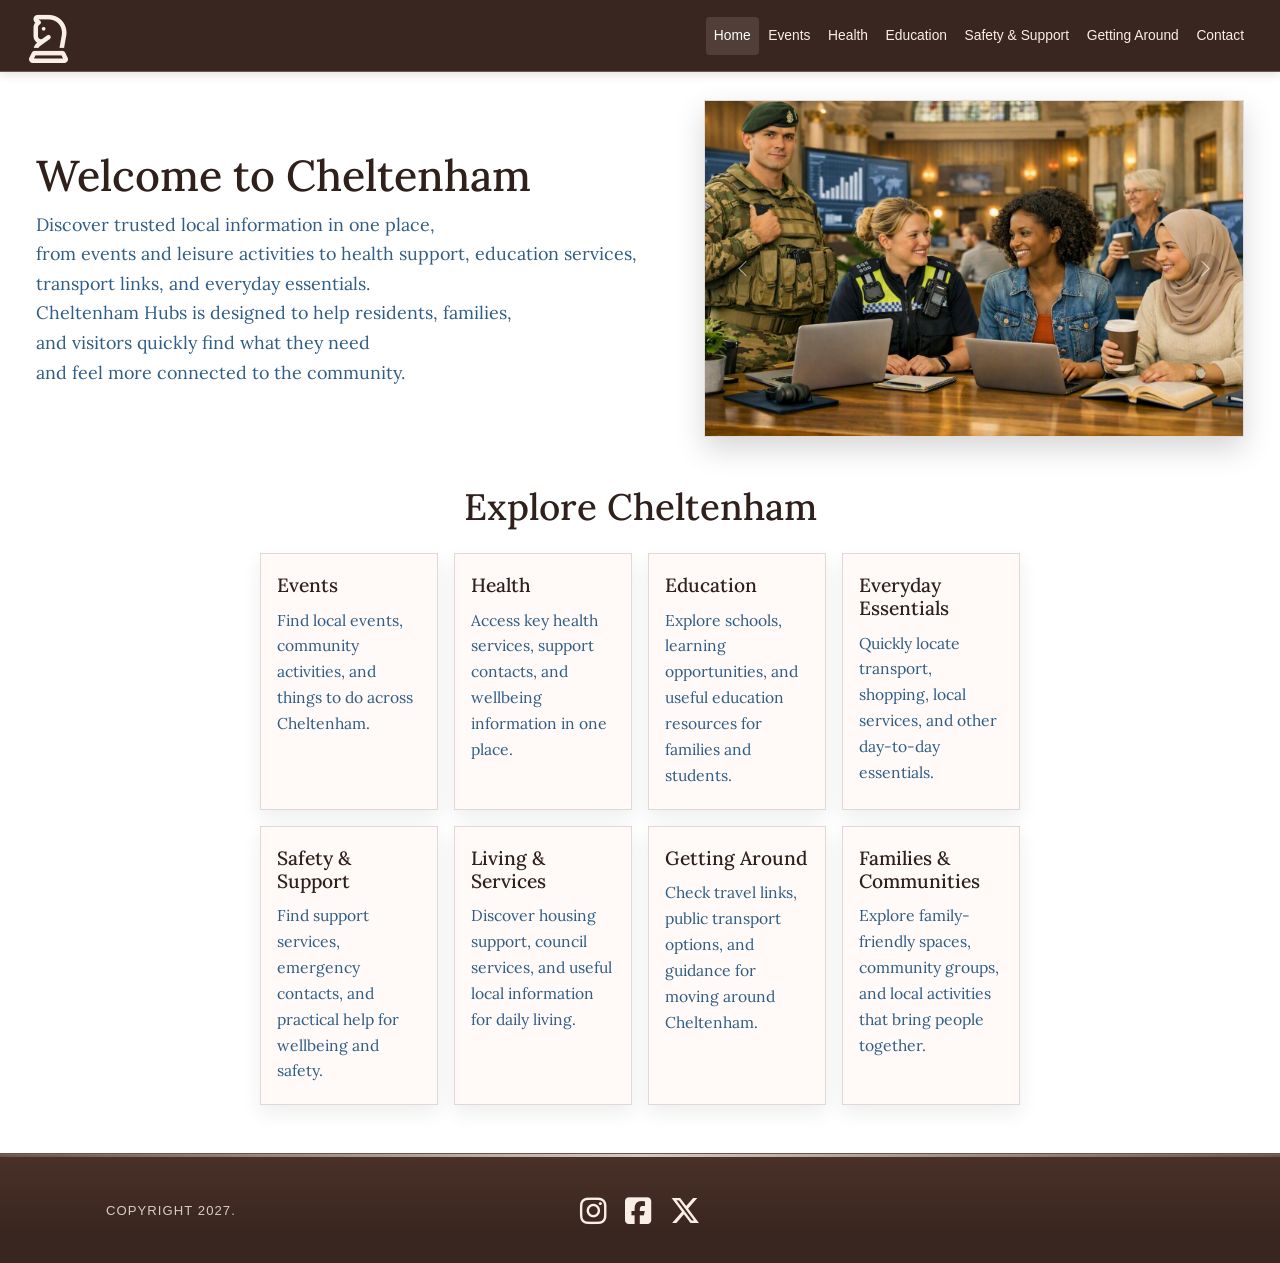
==== index.html @ 468af004 "Update navigation links and styles across multiple HTML pages for consistency" ====
<!DOCTYPE html>
<html lang="en">

<head>
  <meta charset="UTF-8">
  <!-- Responsive Viewport - MANDATORY for mobile-friendly sites -->
  <meta name="viewport" content="width=device-width, initial-scale=1.0">
  <!-- Meta Description - For search engines & visitors -->
  <meta name="description"
    content="Cheltenham Hubs is your trusted central guide to local events, leisure centres, swimming pools, gyms, and essential emergency contacts across Cheltenham — simple, inclusive, and easy to use for everyone.">
  <title>Cheltenham hubs</title>
  <!--bootstrap css -->
  <link href="https://cdn.jsdelivr.net/npm/bootstrap@5.3.8/dist/css/bootstrap.min.css" rel="stylesheet"
    integrity="sha384-sRIl4kxILFvY47J16cr9ZwB07vP4J8+LH7qKQnuqkuIAvNWLzeN8tE5YBujZqJLB" crossorigin="anonymous">
  <link rel="stylesheet" href="https://cdnjs.cloudflare.com/ajax/libs/font-awesome/6.7.2/css/all.min.css"
    integrity="sha512-Evv84Mr4kqVGRNSgIGL/F/aIDqQb7xQ2vcrdIwxfjThSH8CSR7PBEakCr51Ck+w+/U6swU2Im1vVX0SVk9ABhg=="
    crossorigin="anonymous" referrerpolicy="no-referrer">
  <!--stylesheet-->
  <link rel="stylesheet" href="style.css">
</head>

<body>
  <!--navbar-->
  <section>
    <nav class="navbar navbar-expand-xl fixed-top">
      <div class="container-fluid">
        <a class="navbar-brand" href="index.html" aria-label="Cheltenham Hubs Home">
          <i class="fa-regular fa-chess-knight" aria-hidden="true"></i>
        </a>
        <button class="navbar-toggler" type="button" data-bs-toggle="collapse" data-bs-target="#navbarNavAltMarkup"
          aria-controls="navbarNavAltMarkup" aria-expanded="false" aria-label="Toggle navigation">
          <span class="navbar-toggler-icon"></span>
        </button>
        <div class="collapse navbar-collapse" id="navbarNavAltMarkup">
          <div class="navbar-nav ms-auto align-items-xl-center">
            <a class="nav-link active"  href="index.html">Home</a>
            <a class="nav-link" href="events.html">Events</a>
            <a class="nav-link" href="health.html">Health</a>
            <a class="nav-link" href="education.html">Education</a>
            <a class="nav-link" href="safety.support.html">Safety &amp; Support</a>
            <a class="nav-link" href="#">Getting Around</a>
            <a class="nav-link" href="#">Contact</a>


          </div>
        </div>
      </div>
    </nav>
  </section>

  <section class="hero-layout">
    <section class="welcome-copy">
      <h1>Welcome to Cheltenham</h1>
      <p>
        Discover trusted local information in one place,<br>
        from events and leisure activities to health support,
        education services,<br>
        transport links, and everyday essentials.
        <br> Cheltenham Hubs is designed to help residents,
        families, <br>
        and visitors quickly find what they need <br>
        and feel more connected to the community.
      </p>
    </section>

    <!--carousel-->
    <div id="carouselExample" class="carousel slide hero-carousel">
      <div class="carousel-inner">
        <div class="carousel-item active">
          <img src="images/Copilot_20260726_124526.png" class="d-block w-100" alt="community hub">
        </div>
        <div class="carousel-item">
          <img src="images/chel.hubs2.png" class="d-block w-100" alt="community support scene">
        </div>
        <div class="carousel-item">
          <img src="images/chel.hubs.png" class="d-block w-100" alt="cheltenham services overview">
        </div>
        <div class="carousel-item">
          <img src="images/chelt.hubs3.png" class="d-block w-100" alt="cheltenham services overview">
        </div>
      </div>
      <button class="carousel-control-prev" type="button" data-bs-target="#carouselExample" data-bs-slide="prev">
        <span class="carousel-control-prev-icon" aria-hidden="true"></span>
        <span class="visually-hidden">Previous</span>
      </button>
      <button class="carousel-control-next" type="button" data-bs-target="#carouselExample" data-bs-slide="next">
        <span class="carousel-control-next-icon" aria-hidden="true"></span>
        <span class="visually-hidden">Next</span>
      </button>
    </div>
  </section>
  <main>
    <section class="content">
      <h2>Explore Cheltenham</h2>
      <div class="info-grid">
        <div class="info-box">
          <h3>Events</h3>
          <p>Find local events, community activities, and things to do across Cheltenham.</p>
        </div>
        <div class="info-box">
          <h3>Health</h3>
          <p>Access key health services, support contacts, and wellbeing information in one place.</p>
        </div>
        <div class="info-box">
          <h3>Education</h3>
          <p>Explore schools, learning opportunities, and useful education resources for families and students.</p>
        </div>
        <div class="info-box">
          <h3>Everyday Essentials</h3>
          <p>Quickly locate transport, shopping, local services, and other day-to-day essentials.</p>
        </div>
        <div class="info-box">
          <h3>Safety &amp; Support</h3>
          <p>Find support services, emergency contacts, and practical help for wellbeing and safety.</p>
        </div>
        <div class="info-box">
          <h3>Living &amp; Services</h3>
          <p>Discover housing support, council services, and useful local information for daily living.</p>
        </div>
        <div class="info-box">
          <h3>Getting Around</h3>
          <p>Check travel links, public transport options, and guidance for moving around Cheltenham.</p>
        </div>
        <div class="info-box">
          <h3>Families &amp; Communities</h3>
          <p>Explore family-friendly spaces, community groups, and local activities that bring people together.</p>
        </div>
      </div>
    </section>

  </main>

  <footer>
    <div class="footer-row">
      <small class="footer-copy">Copyright 2027.</small>
      <div class="social-links">
        <a href="https://www.instagram.com" target="_blank" aria-label="Visit our Instagram page (opens in a new tab)"
          rel="noopener"><i class="fa-brands fa-instagram"></i></a>
        <a href="https://www.facebook.com" target="_blank" aria-label="Visit our Facebook page (opens in a new tab)"
          rel="noopener"><i class="fa-brands fa-square-facebook"></i></a>
        <a href="https://www.x.com" target="_blank" aria-label="Visit our X feed (opens in a new tab)" rel="noopener"><i
            class="fa-brands fa-x-twitter"></i></a>
      </div>
      <div class="footer-spacer" aria-hidden="true"></div>
    </div>
  </footer>


  <!--bootstrap js -->
  <script src="https://cdn.jsdelivr.net/npm/bootstrap@5.3.8/dist/js/bootstrap.bundle.min.js"
    integrity="sha384-FKyoEForCGlyvwx9Hj09JcYn3nv7wiPVlz7YYwJrWVcXK/BmnVDxM+D2scQbITxI"
    crossorigin="anonymous"></script>


</body>



</html>
---- style.css ----
@import url("https://fonts.googleapis.com/css2?family=Lora:wght@400;500;600;700&display=swap");

:root {
    /* Shared color and font tokens used site-wide */
    --color-brown: #3a2620;
    --color-brown-soft: rgba(58, 38, 32, 0.16);
    --color-brown-shadow: rgba(58, 38, 32, 0.08);
    --color-cream: #f9efe7;
    --color-light-blue-text: #2f5d85;
    --color-text-dark: #2f201b;
    --color-white: #ffffff;
    --font-body: "Segoe UI", Tahoma, Geneva, Verdana, sans-serif;
    --font-heading: "Lora", serif;
}

/* Base styles */
html {
    /* Prevent sideways scroll from transformed or wide elements */
    overflow-x: hidden;
}

body {
    /* Top padding keeps content clear of fixed navbar */
    margin: 0;
    padding-top: 72px;
    font-family: var(--font-body);
    overflow-x: hidden;
}

h1,
h2,
p {
    /* Use a consistent heading-style typeface for core text */
    font-family: var(--font-heading);
}

h1 {
    font-size: clamp(1.85rem, 4vw, 2.9rem);
    line-height: 1.2;
}

p {
    /* Default paragraph rhythm and brand text color */
    font-size: 1.05rem;
    line-height: 1.7;
    color: var(--color-light-blue-text);
}

/* Main content */
main {
    /* Global section spacing for page body content */
    padding: 2rem 1rem 3rem;
}

.content {
    /* Centered text container for intro/content sections */
    max-width: 760px;
    margin: 0 auto;
    text-align: center;
    color: var(--color-text-dark);
}

.content h2 {
    margin-bottom: 0.75rem;
    font-size: clamp(1.6rem, 3vw, 2.3rem);
}

.content p {
    margin: 0;
    line-height: 1.7;
    font-size: 1.05rem;
}

/* Explore Cheltenham cards */
.info-grid {
    /* Responsive card grid layout */
    display: grid;
    grid-template-columns: repeat(4, minmax(0, 1fr));
    gap: 1rem;
    margin-top: 1.5rem;
}

.info-box {
    /* Card surface styling */
    padding: 1.25rem 1rem;
    border: 1px solid var(--color-brown-soft);
    background-color: #fffaf7;
    text-align: left;
    box-shadow: 0 8px 18px var(--color-brown-shadow);
}

.info-box h3 {
    margin: 0 0 0.65rem;
    font-family: var(--font-heading);
    font-size: 1.2rem;
    color: var(--color-text-dark);
}

.info-box p {
    font-size: 0.98rem;
    line-height: 1.65;
}

/* Navbar */
.navbar {
    /* Fixed top navigation bar shell */
    background-color: var(--color-brown);
    padding: 0.55rem 1rem;
    min-height: 72px;
    border-bottom: 1px solid rgba(249, 239, 231, 0.25);
    box-shadow: 0 2px 10px rgba(0, 0, 0, 0.12);
    z-index: 1030;
}

.navbar .container-fluid {
    /* Limit nav content width on wide screens */
    max-width: 1280px;
    margin: 0 auto;
}

.navbar .navbar-brand,
.navbar .nav-link {
    /* Shared nav foreground color */
    color: var(--color-cream);
}

.navbar .navbar-brand {
    display: flex;
    align-items: center;
    padding: 0;
    line-height: 1;
    margin-right: 1rem;
}

.navbar .navbar-collapse {
    /* Push menu items to the right in expanded layout */
    justify-content: flex-end;
    flex-grow: 0;
}

.navbar .navbar-nav {
    display: flex;
    align-items: center;
    gap: 0.25rem;
}

.navbar .nav-link {
    /* Clickable nav pill sizing */
    padding: 0.5rem 0.65rem;
    line-height: 1.2;
    font-size: 0.96rem;
    white-space: nowrap;
    border-radius: 4px;
}

.navbar .navbar-brand i {
    font-size: 3rem;
    line-height: 1;
    transform: translate(0, 3px);
}

.navbar .navbar-brand:hover,
.navbar .nav-link:hover,
.navbar .nav-link.active {
    color: var(--color-white);
}

.navbar .nav-link:hover,
.navbar .nav-link.active {
    background-color: rgba(249, 239, 231, 0.12);
}

.navbar-toggler {
    /* Mobile menu button dimensions and alignment */
    border-color: rgba(249, 239, 231, 0.8);
    display: inline-flex;
    align-items: center;
    justify-content: center;
    padding: 0.5rem 0.55rem;
    line-height: 1;
    margin-top: 0;
    transform: none;
}

.navbar-toggler:focus {
    box-shadow: 0 0 0 0.2rem rgba(249, 239, 231, 0.3);
}

.navbar-toggler-icon {
    /* Custom light hamburger icon for dark background */
    background-image: url("data:image/svg+xml,%3csvg xmlns='http://www.w3.org/2000/svg' viewBox='0 0 30 30'%3e%3cpath stroke='rgba%28249, 239, 231, 0.98%29' stroke-linecap='round' stroke-miterlimit='10' stroke-width='2' d='M4 7h22M4 15h22M4 23h22'/%3e%3c/svg%3e");
}

/* Collapsed navbar panel behavior for tablet/mobile */
@media (max-width: 1199.98px) {
    .navbar .navbar-collapse {
        position: absolute;
        top: 100%;
        left: 0;
        right: 0;
        background-color: var(--color-brown);
        padding: 0.5rem 1rem 1rem;
        border-top: 1px solid rgba(249, 239, 231, 0.25);
        box-shadow: 0 10px 18px rgba(0, 0, 0, 0.2);
    }

    .navbar .navbar-nav {
        align-items: flex-start;
        gap: 0;
    }

    .navbar .nav-link {
        padding: 0.55rem 0;
        border-radius: 0;
    }
}

/* Expanded navbar fine-tuning for desktop */
@media (min-width: 1200px) {
    .navbar .container-fluid {
        display: flex;
        align-items: center;
        justify-content: space-between;
        gap: 0.5rem;
    }

    .navbar .navbar-collapse {
        display: flex !important;
        align-items: center;
        height: 100%;
        min-width: 0;
        flex: 1 1 auto;
    }

    .navbar .navbar-nav {
        flex-wrap: nowrap;
        white-space: nowrap;
        align-items: center;
        height: 100%;
        min-width: 0;
        gap: 0.1rem;
    }

    .navbar .nav-link {
        display: inline-flex;
        align-items: center;
        height: 38px;
        font-size: clamp(0.8rem, 0.28vw + 0.64rem, 0.93rem);
        padding: 0 0.45rem;
        padding-top: 0;
        padding-bottom: 0;
    }
}

/* Footer */
footer {
    /* Full-width footer block with brand gradient */
    position: relative;
    isolation: isolate;
    background: linear-gradient(180deg, #4a3128 0%, #3a2620 70%);
    color: var(--color-cream);
    width: 100%;
    max-width: none;
    margin-left: 0;
    margin-right: 0;
    padding: 2.6rem 0 2.3rem;
    border-top: 1px solid rgba(249, 239, 231, 0.22);
    box-shadow: inset 0 1px 0 rgba(255, 255, 255, 0.08);
}

footer::before {
    /* Thin highlight line at the top of the footer */
    content: "";
    position: absolute;
    inset: 0 0 auto;
    height: 3px;
    background: linear-gradient(90deg, rgba(249, 239, 231, 0.18), rgba(249, 239, 231, 0.8), rgba(249, 239, 231, 0.18));
    z-index: -1;
}

/* Safety page: two boxes with center message */
.safety-main {
    /* Vertical spacing around the safety section */
    padding: 2.5rem 1rem 3rem;
}

.safety-section {
    /* Three-column layout: left card, center message, right card */
    max-width: 1120px;
    margin: 0 auto;
    display: grid;
    grid-template-columns: minmax(240px, 1fr) minmax(260px, 0.95fr) minmax(240px, 1fr);
    gap: 1.25rem;
    align-items: stretch;
}

.safety-box {
    /* Reusable support card style */
    background-color: #fffaf7;
    border: 1px solid var(--color-brown-soft);
    box-shadow: 0 10px 22px var(--color-brown-shadow);
    padding: 1.35rem 1.1rem;
    min-height: 210px;
    
}

.safety-box h3 {
    margin: 0 0 0.55rem;
    font-family: var(--font-heading);
    color: var(--color-text-dark);
    font-size: 1.24rem;
    
}

.safety-box p {
    margin: 0;
    font-size: 1rem;
    line-height: 1.65;
}

.safety-number-box {
    /* Compact number badge for emergency numbers */
    width: clamp(72px, 9vw, 92px);
    height: clamp(72px, 9vw, 92px);
    margin: 0.85rem auto 0;
    border-radius: 10px;
    border: 1px solid rgba(58, 38, 32, 0.28);
    background-color: #ffffff;
    box-shadow: 0 8px 18px var(--color-brown-shadow);
    display: flex;
    align-items: center;
    justify-content: center;
    font-family: var(--font-heading);
    font-size: clamp(1.55rem, 2.1vw, 2rem);
    font-weight: 700;
    color: var(--color-text-dark);
    line-height: 1;
}

.safety-center-text {
    /* Highlighted middle message block */
    background: linear-gradient(180deg, #f8eee6 0%, #f5e6d9 100%);
    border: 1px solid rgba(58, 38, 32, 0.2);
    box-shadow: 0 10px 22px var(--color-brown-shadow);
    display: flex;
    flex-direction: column;
    justify-content: center;
    align-items: center;
    text-align: center;
    padding: 1.25rem 1rem;
    min-height: 210px;
}

.safety-center-text h2 {
    margin: 0 0 0.45rem;
    color: var(--color-text-dark);
    font-size: clamp(1.35rem, 2.2vw, 1.9rem);
}

.safety-center-text p {
    margin: 0;
    font-size: 0.98rem;
    line-height: 1.6;
    max-width: 28ch;
}

/* Stack safety cards on smaller screens */
@media (max-width: 991.98px) {
    .safety-section {
        grid-template-columns: 1fr;
        gap: 1rem;
    }

    .safety-box,
    .safety-center-text {
        min-height: auto;
    }
}

.footer-shell {
    /* Legacy centered footer content wrapper */
    max-width: 980px;
    margin: 0 auto;
    text-align: center;
}

footer h2 {
    margin: 0;
    font-family: var(--font-heading);
    font-size: clamp(1.4rem, 2.4vw, 1.8rem);
    letter-spacing: 0.01em;
}

footer p {
    margin: 0.65rem auto 0.75rem;
    max-width: 64ch;
    line-height: 1.65;
    font-size: 1rem;
    color: #9fc0db;
}

footer small {
    display: inline-block;
    font-size: 0.9rem;
    letter-spacing: 0.02em;
    color: rgba(249, 239, 231, 0.82);
}

footer .footer-row {
    /* Footer layout: left copyright, centered socials */
    display: grid;
    grid-template-columns: 1fr auto 1fr;
    align-items: center;
    max-width: 1100px;
    margin: 0 auto;
    padding: 0 1rem;
}

footer .footer-copy {
    /* Small uppercase copyright styling */
    justify-self: start;
    margin: 0;
    text-transform: uppercase;
    font-size: 0.82rem;
    letter-spacing: 0.08em;
}

footer .footer-spacer {
    justify-self: end;
    width: 1px;
    height: 1px;
}

footer .social-links {
    /* Horizontal social icon row */
    display: flex;
    justify-content: center;
    align-items: center;
    gap: 1.15rem;
    justify-self: center;
    margin: 0;
}

footer .social-links a {
    /* Social icon size and interaction animation */
    color: var(--color-cream);
    font-size: clamp(1.9rem, 2.2vw, 2.3rem);
    line-height: 1;
    transition: transform 0.2s ease, color 0.2s ease;
}

footer .social-links a:hover,
footer .social-links a:focus-visible {
    color: #d4e8f8;
    transform: translateY(-2px);
}

/* Footer compact layout adjustments for phones */
@media (max-width: 767.98px) {
    footer {
        padding: 2.1rem 0 1.9rem;
    }

    footer .social-links {
        gap: 1rem;
    }

    footer .social-links a {
        font-size: 2rem;
    }

    footer .footer-row {
        grid-template-columns: 1fr;
        gap: 0.75rem;
        justify-items: center;
        text-align: center;
    }

    footer .footer-copy {
        justify-self: center;
    }

    footer .footer-spacer {
        display: none;
    }

    footer p {
        margin-top: 0.55rem;
        margin-bottom: 0.65rem;
        font-size: 0.95rem;
    }
}

/* Hero area */
.hero-layout {
    /* Two-column hero layout: copy + carousel */
    display: grid;
    grid-template-columns: minmax(0, 1fr) minmax(300px, 420px);
    gap: 1.25rem;
    align-items: center;
    padding: 1.25rem 1rem 0.75rem;
    max-width: 1280px;
    margin: 0 auto;
}

.welcome-copy {
    /* Left hero text column */
    max-width: 760px;
    padding: 0;
    color: var(--color-text-dark);
    grid-column: 1;
}

.welcome-copy h1 {
    margin: 0 0 0.5rem;
    font-size: clamp(1.7rem, 4vw, 2.4rem);
}

.welcome-copy p {
    margin: 0;
    line-height: 1.65;
    font-size: 1.05rem;
}

/* Carousel */
.hero-carousel {
    /* Hero image slider frame */
    width: 100%;
    max-width: 420px;
    margin: 0;
    justify-self: end;
    align-self: center;
    grid-column: 2;
    border-radius: 0;
    border: 1px solid var(--color-brown-soft);
    overflow: hidden;
    box-shadow: 0 12px 28px rgba(0, 0, 0, 0.16);
}

.hero-carousel .carousel-inner {
    border-radius: inherit;
    overflow: hidden;
    box-shadow: none;
}

.hero-carousel .carousel-item {
    height: 250px;
    overflow: hidden;
}

.hero-carousel .carousel-item img {
    display: block;
    width: 100%;
    height: calc(100% + 40px);
    object-fit: cover;
    object-position: center;
    transform: translateY(-40px);
}

.hero-carousel .carousel-control-prev,
.hero-carousel .carousel-control-next {
    width: 14%;
}

.hero-carousel .carousel-control-prev-icon,
.hero-carousel .carousel-control-next-icon {
    /* Soft circular backgrounds for nav arrows */
    border-radius: 999px;
    background-color: rgba(0, 0, 0, 0.28);
    background-size: 60% 60%;
}

/* xs: Extra small devices (<576px) */
@media (max-width: 575.98px) {
    /* Single-column mobile hero and cards */
    h1 {
        font-size: 1.95rem;
    }

    p {
        font-size: 0.98rem;
        line-height: 1.75;
    }

    .hero-layout {
        grid-template-columns: 1fr;
        gap: 0.75rem;
        padding: 1rem 0.75rem 0.5rem;
    }

    .hero-carousel {
        order: 1;
    }

    .welcome-copy {
        order: 2;
        text-align: center;
        margin-top: 0.25rem;
    }

    .hero-carousel {
        width: 100%;
        max-width: 100%;
        justify-self: stretch;
    }

    .welcome-copy {
        padding: 0;
    }

    .hero-carousel .carousel-item img {
        height: calc(100% + 34px);
        transform: translateY(-34px);
    }

    .hero-carousel .carousel-item {
        height: 250px;
    }

    .info-grid {
        grid-template-columns: 1fr;
    }
}

/* sm: Small devices (>=576px and <768px) */
@media (min-width: 576px) and (max-width: 767.98px) {
    /* Small-screen typography and stacked hero */
    h1 {
        font-size: 2.1rem;
    }

    p {
        font-size: 1rem;
    }

    .hero-layout {
        grid-template-columns: minmax(0, 1fr) minmax(0, 1fr);
        gap: 1rem;
        padding: 1.25rem 1rem 0.75rem;
    }

    .hero-layout {
        grid-template-columns: 1fr;
    }

    .hero-carousel {
        order: 1;
    }

    .welcome-copy {
        order: 2;
        text-align: center;
        margin-top: 0.25rem;
    }

    .welcome-copy h1 {
        font-size: 2rem;
    }

    .welcome-copy p {
        font-size: 1rem;
    }

    .hero-carousel {
        width: 100%;
        max-width: 100%;
        justify-self: stretch;
    }

    .hero-carousel .carousel-item img {
        height: calc(100% + 34px);
        transform: translateY(-34px);
    }

    .hero-carousel .carousel-item {
        height: 250px;
    }

    .info-grid {
        grid-template-columns: 1fr;
    }
}

/* md: Medium devices (>=768px and <992px) */
@media (min-width: 768px) and (max-width: 991.98px) {
    /* Tablet hero balance and 2-column cards */
    h1 {
        font-size: 2.3rem;
    }

    p {
        font-size: 1.02rem;
    }

    .hero-layout {
        grid-template-columns: minmax(0, 1fr) minmax(260px, 360px);
        gap: 1rem;
        padding: 1.25rem 1rem 0.75rem;
    }

    .welcome-copy h1 {
        font-size: 2rem;
    }

    .welcome-copy p {
        font-size: 1rem;
    }

    .hero-carousel {
        width: 100%;
        max-width: 360px;
        justify-self: end;
    }

    .hero-carousel .carousel-item img {
        height: calc(100% + 38px);
        transform: translateY(-38px);
    }

    .hero-carousel .carousel-item {
        height: 270px;
    }

    .info-grid {
        grid-template-columns: repeat(2, minmax(0, 1fr));
    }
}

/* lg: Large devices (>=992px and <1200px) */
@media (min-width: 992px) and (max-width: 1199.98px) {
    /* Laptop carousel scaling */
    h1 {
        font-size: 2.55rem;
    }

    p {
        font-size: 1.08rem;
    }

    .hero-carousel {
        width: 100%;
        max-width: 460px;
    }

    .hero-carousel .carousel-item img {
        height: calc(100% + 44px);
        transform: translateY(-44px);
    }

    .hero-carousel .carousel-item {
        height: 305px;
    }
}

/* xl: Extra large devices (>=1200px and <1400px) */
@media (min-width: 1200px) and (max-width: 1399.98px) {
    /* Wider desktop spacing and larger media */
    h1 {
        font-size: 2.9rem;
    }

    p {
        font-size: 1.12rem;
    }

    .hero-layout {
        grid-template-columns: minmax(0, 1fr) minmax(320px, 540px);
        gap: 2rem;
        padding: 1.75rem 2.25rem 1rem;
    }

    .welcome-copy h1 {
        font-size: 2.7rem;
    }

    .welcome-copy p {
        font-size: 1.12rem;
        max-width: 68ch;
    }

    .hero-carousel {
        width: 100%;
        max-width: 540px;
    }

    .hero-carousel .carousel-item img {
        height: calc(100% + 52px);
        transform: translateY(-52px);
    }

    .hero-carousel .carousel-item {
        height: 335px;
    }
}

/* xxl: Extra extra large devices (>=1400px) */
@media (min-width: 1400px) {
    /* Large desktop hero scaling */
    h1 {
        font-size: 3.1rem;
    }

    p {
        font-size: 1.15rem;
    }

    .hero-layout {
        grid-template-columns: minmax(0, 1fr) minmax(340px, 600px);
        gap: 2.25rem;
        padding: 2rem 2.5rem 1.25rem;
    }

    .welcome-copy h1 {
        font-size: 2.9rem;
    }

    .welcome-copy p {
        font-size: 1.15rem;
        max-width: 72ch;
    }

    .hero-carousel {
        width: 100%;
        max-width: 600px;
    }

    .hero-carousel .carousel-item img {
        height: calc(100% + 56px);
        transform: translateY(-56px);
    }

    .hero-carousel .carousel-item {
        height: 360px;
    }
}
/* Final mobile override: full-width carousel first, text below */
@media (max-width: 767.98px) {
    /* Final phone-specific ordering and compact navbar */
    .navbar {
        min-height: 64px;
        padding: 0.44rem 0.7rem;
    }

    .navbar .navbar-brand i {
        font-size: 2.35rem;
        transform: translate(0, 2px);
    }

    .navbar-toggler {
        padding: 0.38rem 0.46rem;
    }

    .navbar-toggler-icon {
        width: 1.15em;
        height: 1.15em;
        background-size: 1.15em 1.15em;
    }

    .hero-layout {
        display: flex;
        flex-direction: column;
        gap: 0.9rem;
        padding: 0;
    }

    .hero-carousel {
        order: 1;
        width: 100%;
        max-width: 100%;
        justify-self: stretch;
        grid-column: auto;
        margin: 0;
        border-radius: 0;
    }

    .hero-carousel .carousel-item {
        height: 240px;
    }

    .hero-carousel .carousel-item img {
        height: calc(100% + 30px);
        transform: translateY(-30px);
    }

    .welcome-copy {
        order: 2;
        grid-column: auto;
        width: 100%;
        text-align: center;
        padding: 0 0.9rem 0.4rem;
        margin: 0;
    }
}
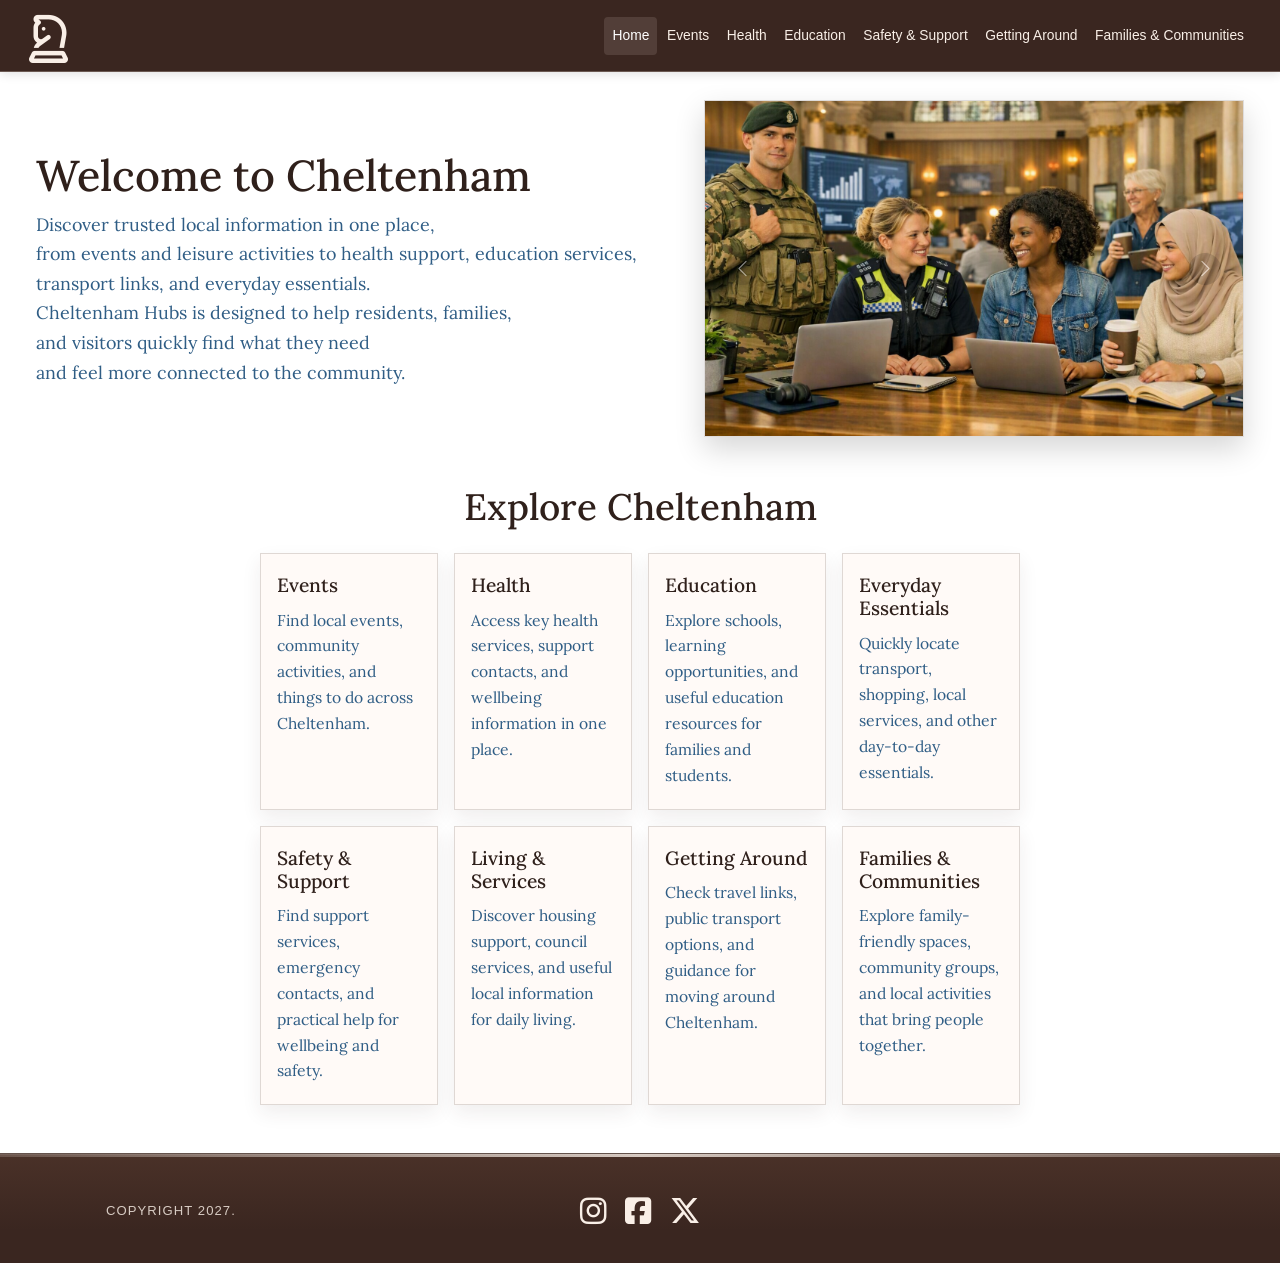
==== commit 980f8aee: "Update navigation links to replace 'Contact' with 'Families & Communities' across multiple HTML file" ====
--- a/index.html
+++ b/index.html
@@ -38,8 +38,8 @@
             <a class="nav-link" href="health.html">Health</a>
             <a class="nav-link" href="education.html">Education</a>
             <a class="nav-link" href="safety.support.html">Safety &amp; Support</a>
-            <a class="nav-link" href="#">Getting Around</a>
-            <a class="nav-link" href="#">Contact</a>
+            <a class="nav-link" href="getting.html">Getting Around</a>
+            <a class="nav-link" href="family.html">Families & Communities</a>
 
 
           </div>
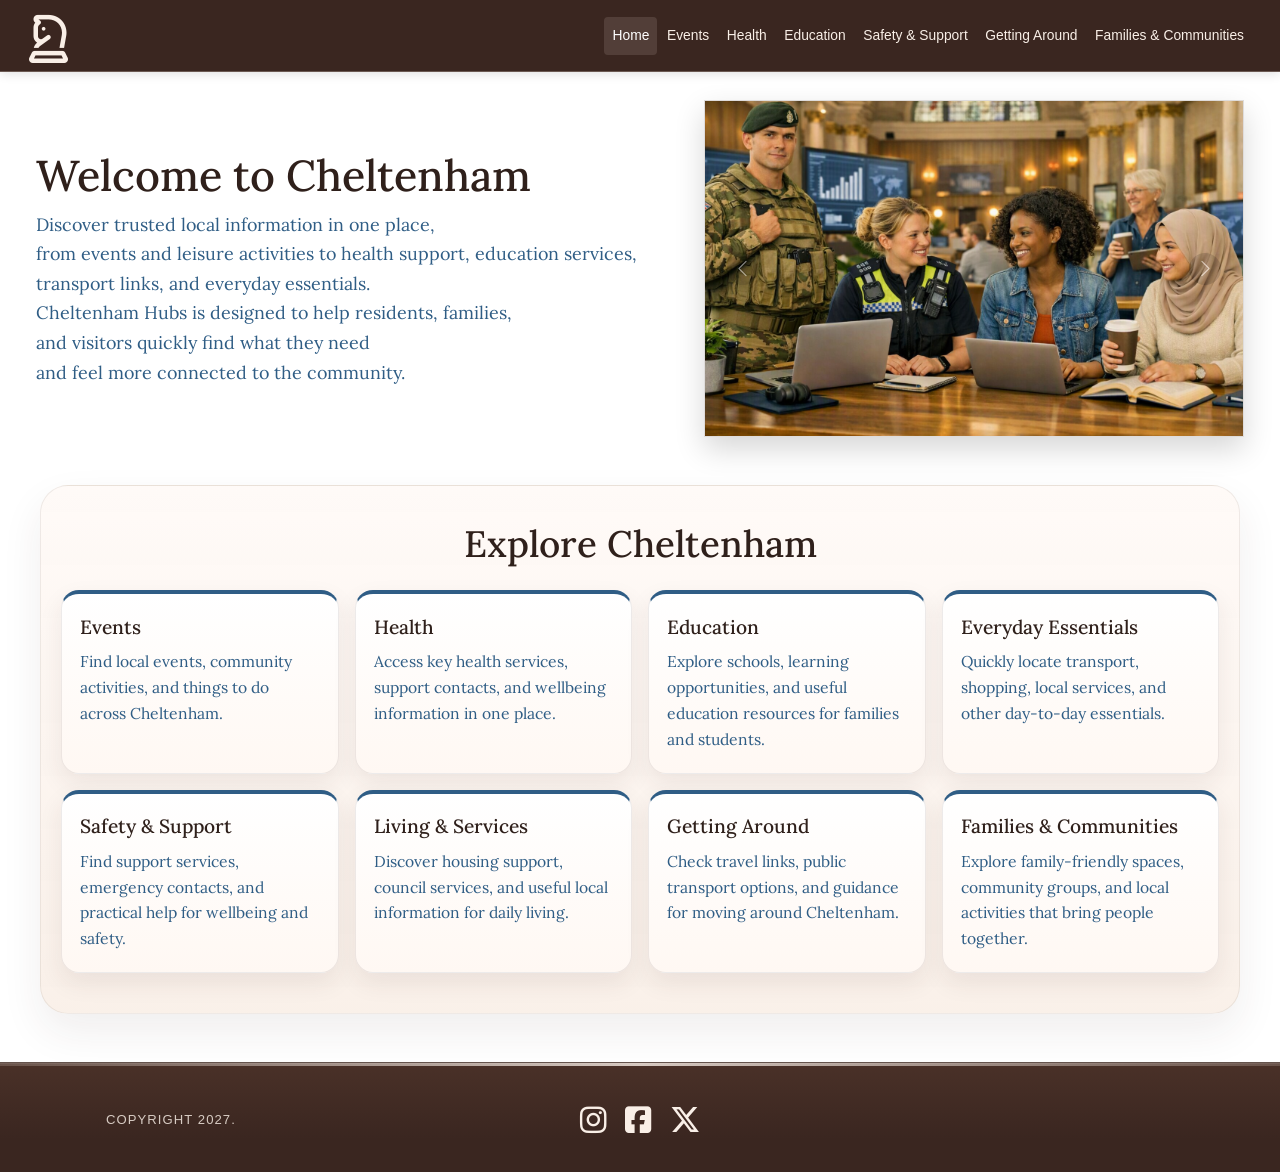
==== commit 500545a3: "Add explore section styling and enhance info box hover effects in CSS" ====
--- a/index.html
+++ b/index.html
@@ -64,7 +64,7 @@
     </section>
 
     <!--carousel-->
-    <div id="carouselExample" class="carousel slide hero-carousel">
+    <div id="carouselExample" class="carousel slide hero-carousel" data-bs-ride="carousel" data-bs-interval="3500">
       <div class="carousel-inner">
         <div class="carousel-item active">
           <img src="images/Copilot_20260726_124526.png" class="d-block w-100" alt="community hub">
@@ -90,7 +90,7 @@
     </div>
   </section>
   <main>
-    <section class="content">
+    <section class="content explore-section">
       <h2>Explore Cheltenham</h2>
       <div class="info-grid">
         <div class="info-box">
--- a/style.css
+++ b/style.css
@@ -60,6 +60,16 @@
     color: var(--color-text-dark);
 }
 
+/* Homepage explore section surface */
+.explore-section {
+    max-width: 1200px;
+    padding: 2.25rem 1.25rem 2.5rem;
+    border-radius: 28px;
+    background: linear-gradient(180deg, rgba(255, 250, 247, 0.96) 0%, rgba(249, 239, 231, 0.92) 100%);
+    border: 1px solid rgba(58, 38, 32, 0.08);
+    box-shadow: 0 18px 40px rgba(58, 38, 32, 0.08);
+}
+
 .content h2 {
     margin-bottom: 0.75rem;
     font-size: clamp(1.6rem, 3vw, 2.3rem);
@@ -82,11 +92,20 @@
 
 .info-box {
     /* Card surface styling */
-    padding: 1.25rem 1rem;
-    border: 1px solid var(--color-brown-soft);
-    background-color: #fffaf7;
+    padding: 1.35rem 1.15rem 1.25rem;
+    border: 1px solid rgba(58, 38, 32, 0.09);
+    border-top: 4px solid var(--color-light-blue-text);
+    border-radius: 18px;
+    background: linear-gradient(180deg, #ffffff 0%, #fff8f3 100%);
     text-align: left;
-    box-shadow: 0 8px 18px var(--color-brown-shadow);
+    box-shadow: 0 10px 24px rgba(58, 38, 32, 0.08);
+    transition: transform 180ms ease, box-shadow 180ms ease, border-color 180ms ease;
+}
+
+.info-box:hover {
+    transform: translateY(-4px);
+    box-shadow: 0 14px 28px rgba(58, 38, 32, 0.12);
+    border-color: rgba(47, 93, 133, 0.2);
 }
 
 .info-box h3 {
@@ -296,12 +315,20 @@
 
 .safety-box {
     /* Reusable support card style */
-    background-color: #fffaf7;
-    border: 1px solid var(--color-brown-soft);
-    box-shadow: 0 10px 22px var(--color-brown-shadow);
-    padding: 1.35rem 1.1rem;
+    background: linear-gradient(180deg, #ffffff 0%, #fff8f3 100%);
+    border: 1px solid rgba(58, 38, 32, 0.09);
+    border-top: 4px solid var(--color-light-blue-text);
+    border-radius: 18px;
+    box-shadow: 0 10px 24px rgba(58, 38, 32, 0.08);
+    padding: 1.35rem 1.15rem 1.25rem;
     min-height: 210px;
-    
+    transition: transform 180ms ease, box-shadow 180ms ease, border-color 180ms ease;
+}
+
+.safety-box:hover {
+    transform: translateY(-4px);
+    box-shadow: 0 14px 28px rgba(58, 38, 32, 0.12);
+    border-color: rgba(47, 93, 133, 0.2);
 }
 
 .safety-box h3 {
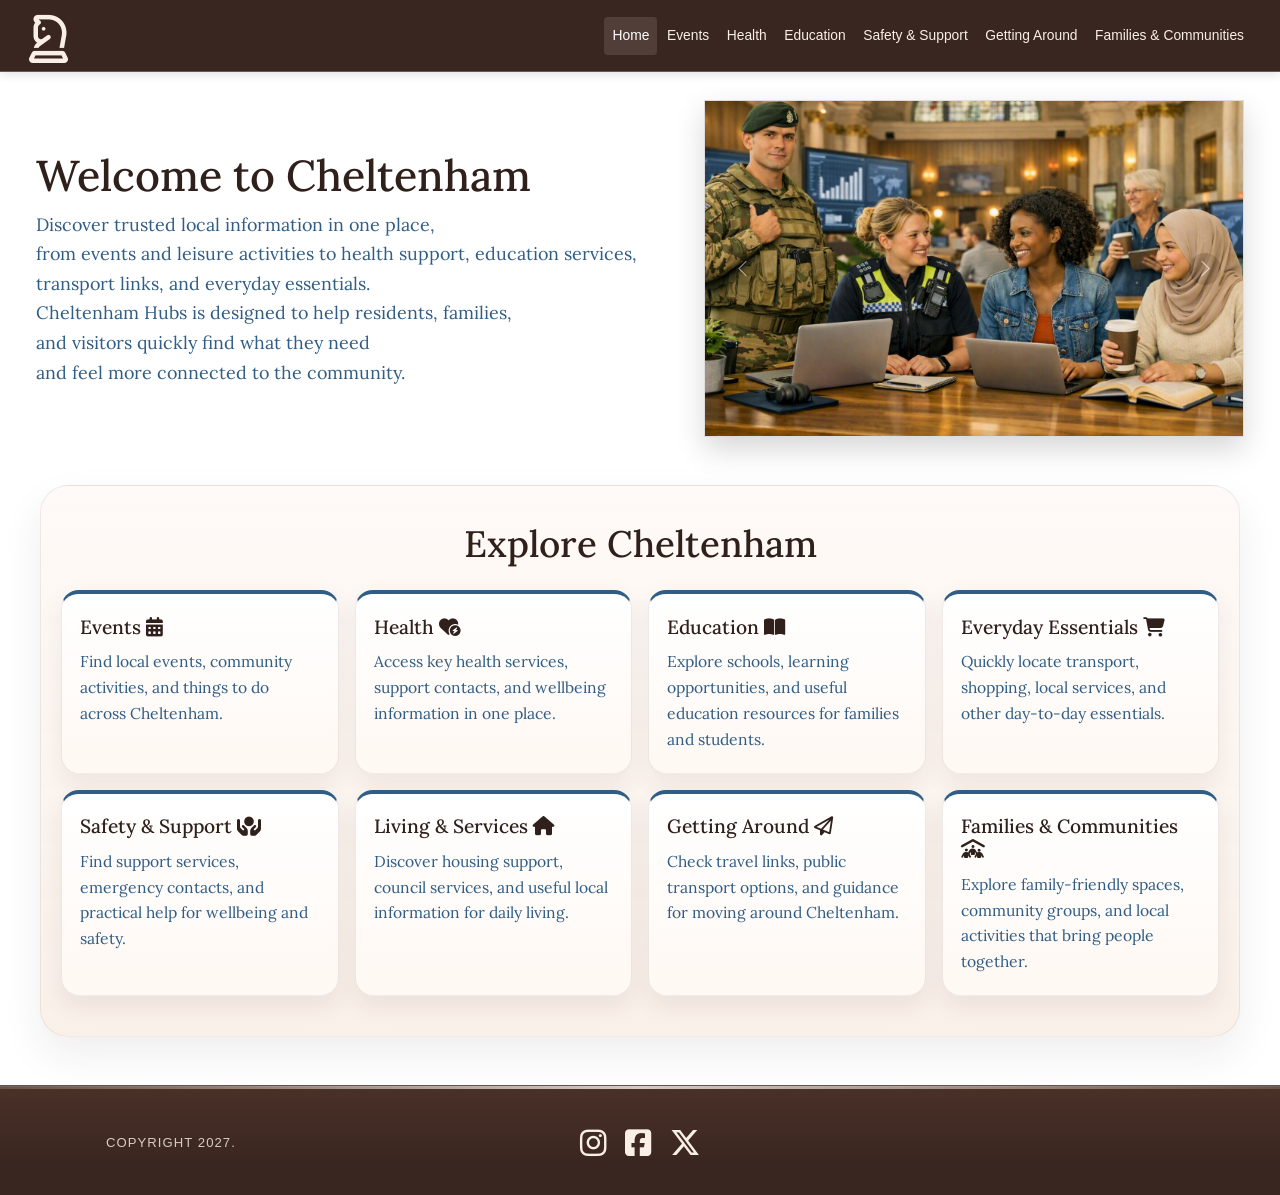
==== commit 329f5cc1: "Add icons to section headings in the info grid for enhanced visual appeal" ====
--- a/index.html
+++ b/index.html
@@ -94,35 +94,35 @@
       <h2>Explore Cheltenham</h2>
       <div class="info-grid">
         <div class="info-box">
-          <h3>Events</h3>
+            <h3>Events <i class="fa-solid fa-calendar-days" aria-hidden="true"></i></h3>
           <p>Find local events, community activities, and things to do across Cheltenham.</p>
         </div>
         <div class="info-box">
-          <h3>Health</h3>
+          <h3>Health <i class="fa-solid fa-heart-circle-bolt" aria-hidden="true"></i></h3>
           <p>Access key health services, support contacts, and wellbeing information in one place.</p>
         </div>
         <div class="info-box">
-          <h3>Education</h3>
+          <h3>Education <i class="fa-solid fa-book-open" aria-hidden="true"></i></h3>
           <p>Explore schools, learning opportunities, and useful education resources for families and students.</p>
         </div>
         <div class="info-box">
-          <h3>Everyday Essentials</h3>
+          <h3>Everyday Essentials <i class="fa-solid fa-cart-shopping" aria-hidden="true"></i></h3>
           <p>Quickly locate transport, shopping, local services, and other day-to-day essentials.</p>
         </div>
         <div class="info-box">
-          <h3>Safety &amp; Support</h3>
+          <h3>Safety &amp; Support <i class="fa-solid fa-hands-holding-circle" aria-hidden="true"></i></h3>
           <p>Find support services, emergency contacts, and practical help for wellbeing and safety.</p>
         </div>
         <div class="info-box">
-          <h3>Living &amp; Services</h3>
+          <h3>Living &amp; Services <i class="fa-solid fa-house" aria-hidden="true"></i></h3>
           <p>Discover housing support, council services, and useful local information for daily living.</p>
         </div>
         <div class="info-box">
-          <h3>Getting Around</h3>
+          <h3>Getting Around <i class="fa-regular fa-paper-plane" aria-hidden="true"></i></h3>
           <p>Check travel links, public transport options, and guidance for moving around Cheltenham.</p>
         </div>
         <div class="info-box">
-          <h3>Families &amp; Communities</h3>
+          <h3>Families &amp; Communities <i class="fa-solid fa-people-roof" aria-hidden="true"></i></h3>
           <p>Explore family-friendly spaces, community groups, and local activities that bring people together.</p>
         </div>
       </div>
--- a/style.css
+++ b/style.css
@@ -530,6 +530,10 @@
     margin: 0 auto;
 }
 
+.hero-layout > * {
+    min-width: 0;
+}
+
 .welcome-copy {
     /* Left hero text column */
     max-width: 760px;
@@ -554,6 +558,7 @@
     /* Hero image slider frame */
     width: 100%;
     max-width: 420px;
+    min-width: 0;
     margin: 0;
     justify-self: end;
     align-self: center;
@@ -887,7 +892,7 @@
         display: flex;
         flex-direction: column;
         gap: 0.9rem;
-        padding: 0;
+        padding: 1rem 0.75rem 0.75rem;
     }
 
     .hero-carousel {
@@ -897,16 +902,16 @@
         justify-self: stretch;
         grid-column: auto;
         margin: 0;
-        border-radius: 0;
+        border-radius: 18px;
     }
 
     .hero-carousel .carousel-item {
-        height: 240px;
+        height: clamp(220px, 62vw, 320px);
     }
 
     .hero-carousel .carousel-item img {
-        height: calc(100% + 30px);
-        transform: translateY(-30px);
+        height: calc(100% + 28px);
+        transform: translateY(-28px);
     }
 
     .welcome-copy {
@@ -917,4 +922,9 @@
         padding: 0 0.9rem 0.4rem;
         margin: 0;
     }
+
+    .hero-carousel .carousel-control-prev,
+    .hero-carousel .carousel-control-next {
+        width: 18%;
+    }
 }
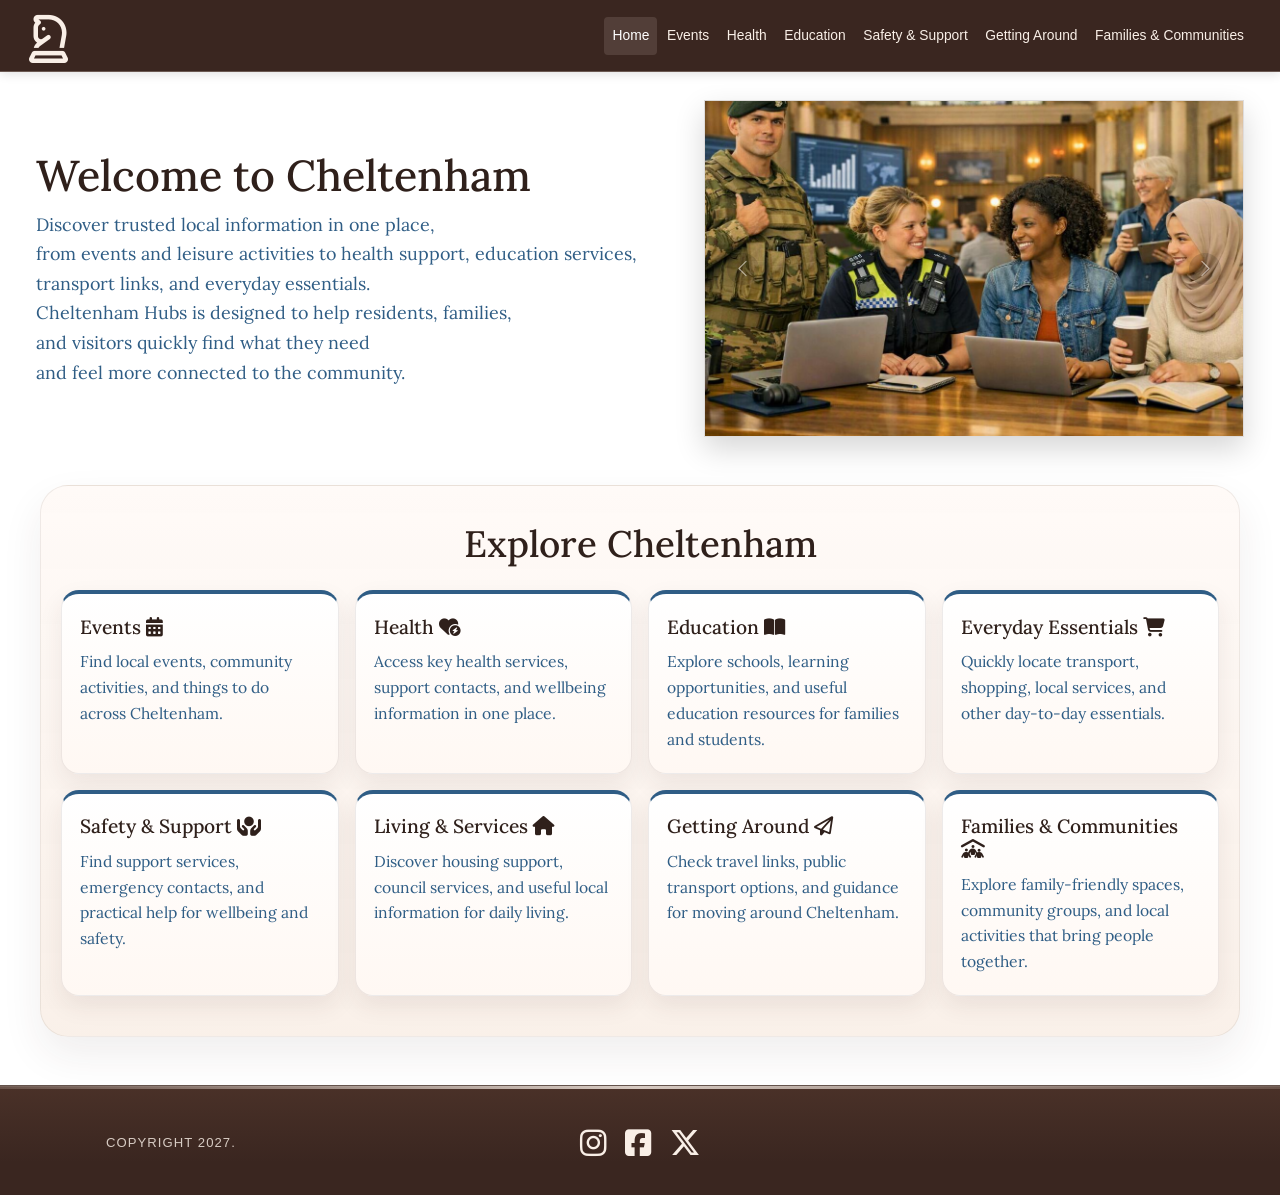
==== commit b4906792: "Replace outdated image in carousel with new image for improved visual content" ====
--- a/index.html
+++ b/index.html
@@ -67,7 +67,7 @@
     <div id="carouselExample" class="carousel slide hero-carousel" data-bs-ride="carousel" data-bs-interval="3500">
       <div class="carousel-inner">
         <div class="carousel-item active">
-          <img src="images/Copilot_20260726_124526.png" class="d-block w-100" alt="community hub">
+          <img src="images/what.new.jpeg" class="d-block w-100" alt="community hub">
         </div>
         <div class="carousel-item">
           <img src="images/chel.hubs2.png" class="d-block w-100" alt="community support scene">
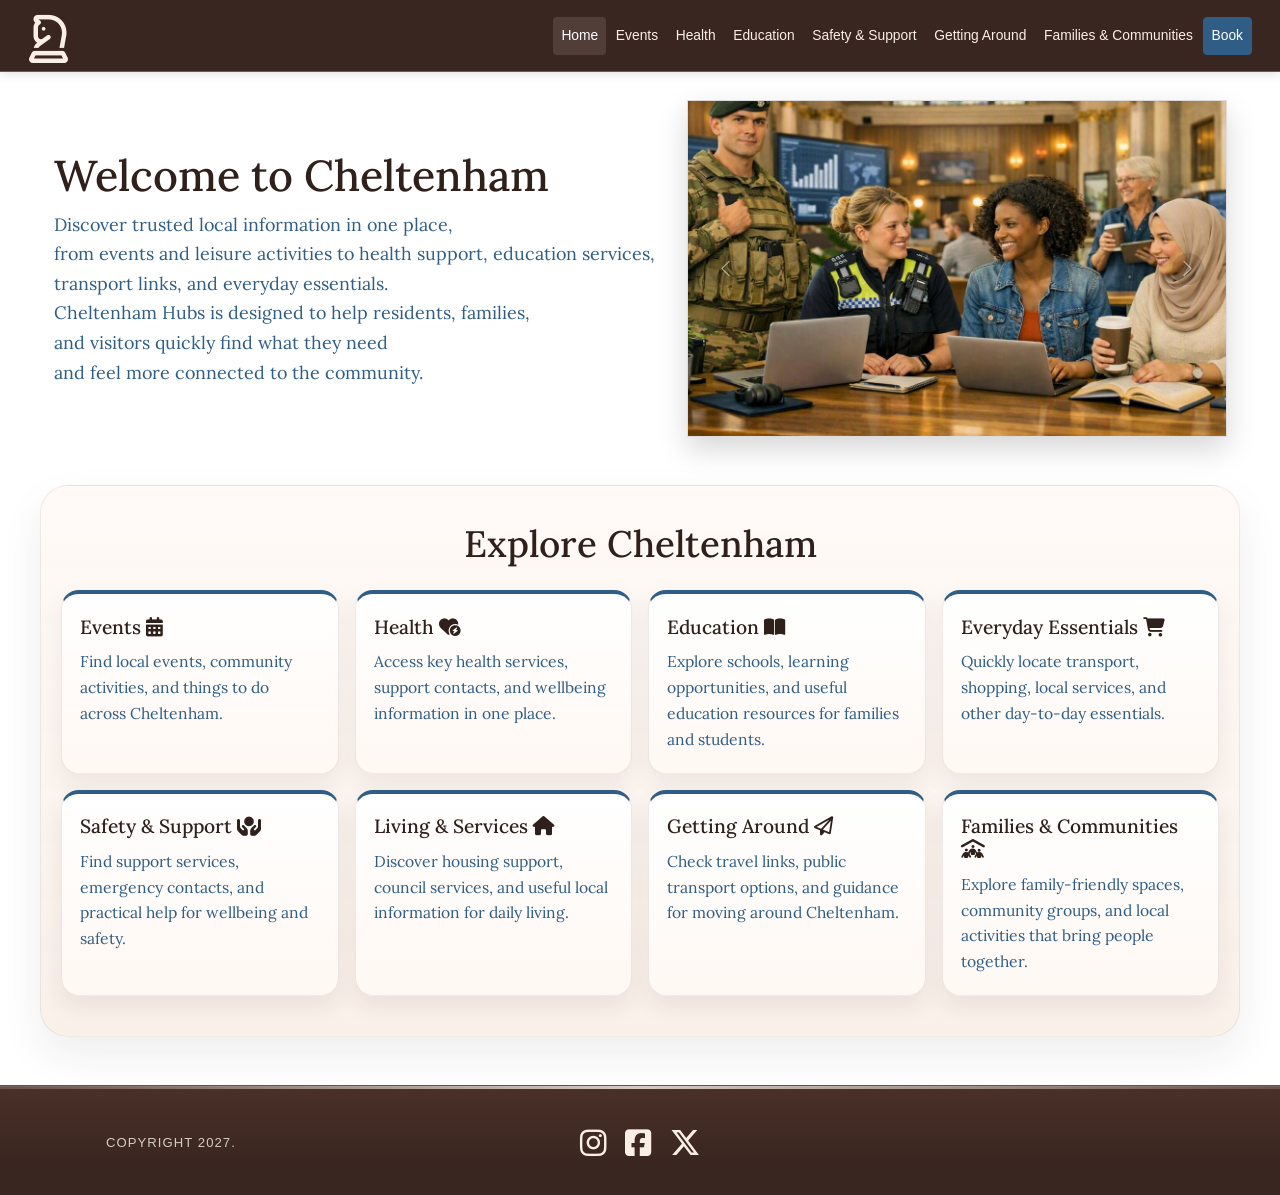
==== commit 660d1639: "Add booking link and form to family section for user inquiries" ====
--- a/index.html
+++ b/index.html
@@ -40,6 +40,9 @@
             <a class="nav-link" href="safety.support.html">Safety &amp; Support</a>
             <a class="nav-link" href="getting.html">Getting Around</a>
             <a class="nav-link" href="family.html">Families & Communities</a>
+            <a class="nav-link book-link" href="family.html#booking-form">Book</a>
+
+             
 
 
           </div>
--- a/style.css
+++ b/style.css
@@ -21,6 +21,10 @@
 
 body {
     /* Top padding keeps content clear of fixed navbar */
+    display: flex;
+    flex-direction: column;
+    min-height: 100vh;
+    min-height: 100svh;
     margin: 0;
     padding-top: 72px;
     font-family: var(--font-body);
@@ -187,6 +191,22 @@
 .navbar .nav-link:hover,
 .navbar .nav-link.active {
     background-color: rgba(249, 239, 231, 0.12);
+}
+
+.navbar .book-link {
+    color: var(--color-white);
+    background-color: var(--color-light-blue-text);
+    border: 1px solid var(--color-light-blue-text);
+    transition: background-color 180ms ease, color 180ms ease, transform 180ms ease, box-shadow 180ms ease;
+}
+
+.navbar .book-link:hover,
+.navbar .book-link:focus-visible {
+    color: var(--color-white);
+    background-color: #244966;
+    border-color: #244966;
+    transform: translateY(-2px);
+    box-shadow: 0 4px 10px rgba(0, 0, 0, 0.2);
 }
 
 .navbar-toggler {
@@ -276,6 +296,7 @@
     /* Full-width footer block with brand gradient */
     position: relative;
     isolation: isolate;
+    margin-top: auto;
     background: linear-gradient(180deg, #4a3128 0%, #3a2620 70%);
     color: var(--color-cream);
     width: 100%;
